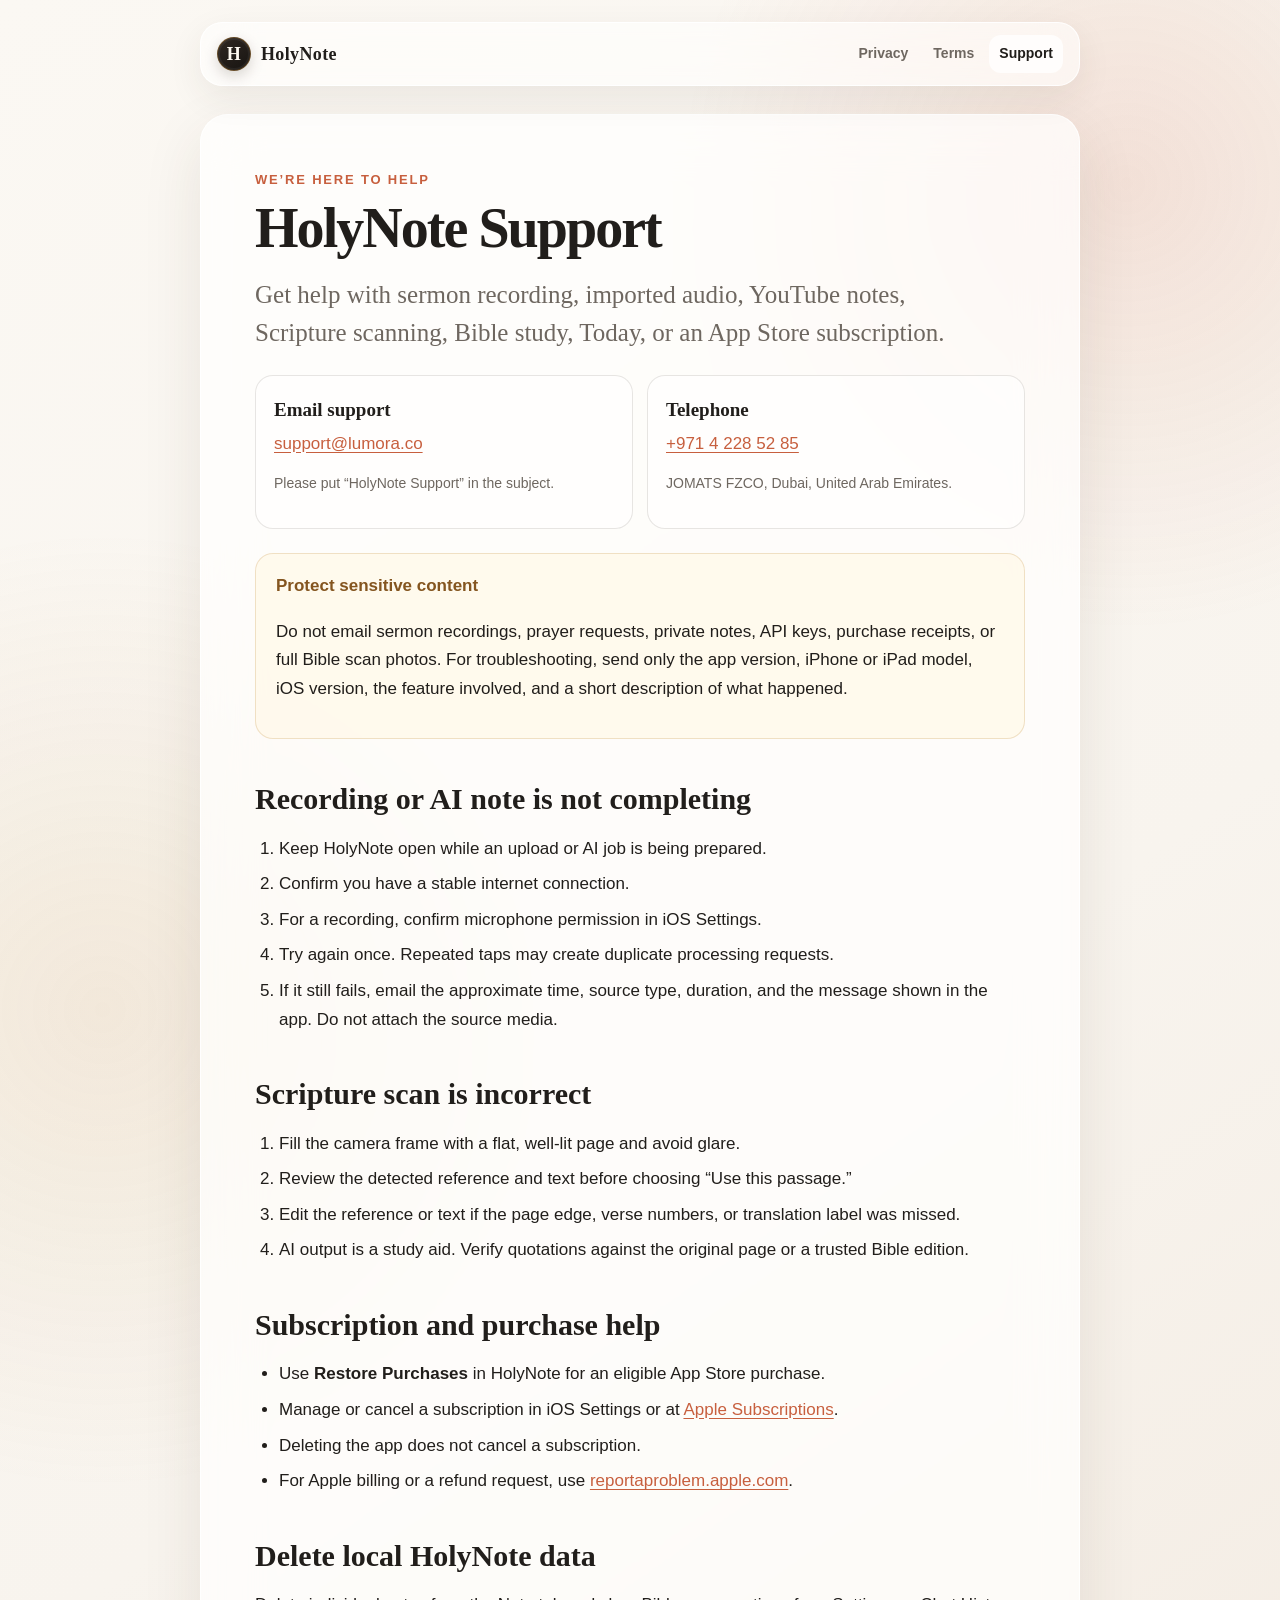
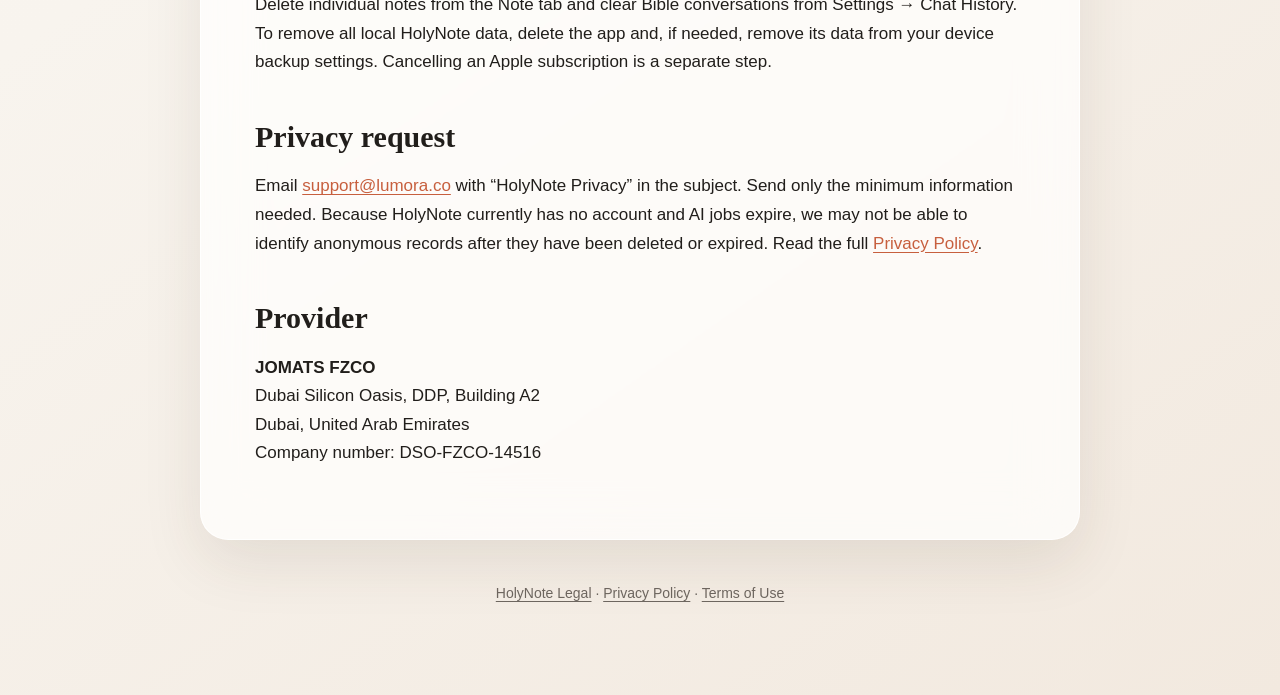
==== support/index.html @ 0d6c588e "Publish HolyNote legal and support pages" ====
<!doctype html>
<html lang="en">
<head>
  <meta charset="utf-8">
  <meta name="viewport" content="width=device-width, initial-scale=1">
  <meta name="description" content="Official support page for the HolyNote iOS app.">
  <title>Support — HolyNote</title>
  <link rel="stylesheet" href="../assets/styles.css">
</head>
<body>
  <main class="shell">
    <header class="topbar">
      <a class="brand" href="../" aria-label="HolyNote home"><span class="brand-mark">H</span>HolyNote</a>
      <nav class="nav" aria-label="Legal navigation">
        <a href="../privacy/">Privacy</a>
        <a href="../terms/">Terms</a>
        <a href="./" aria-current="page">Support</a>
      </nav>
    </header>

    <article class="document">
      <p class="eyebrow">We’re here to help</p>
      <h1>HolyNote Support</h1>
      <p class="lede">Get help with sermon recording, imported audio, YouTube notes, Scripture scanning, Bible study, Today, or an App Store subscription.</p>

      <div class="contact-box">
        <div><strong>Email support</strong><a href="mailto:support@lumora.co?subject=HolyNote%20Support">support@lumora.co</a><p class="fine">Please put “HolyNote Support” in the subject.</p></div>
        <div><strong>Telephone</strong><a href="tel:+97142285285">+971 4 228 52 85</a><p class="fine">JOMATS FZCO, Dubai, United Arab Emirates.</p></div>
      </div>

      <div class="notice"><strong>Protect sensitive content</strong><p>Do not email sermon recordings, prayer requests, private notes, API keys, purchase receipts, or full Bible scan photos. For troubleshooting, send only the app version, iPhone or iPad model, iOS version, the feature involved, and a short description of what happened.</p></div>

      <h2>Recording or AI note is not completing</h2>
      <ol>
        <li>Keep HolyNote open while an upload or AI job is being prepared.</li>
        <li>Confirm you have a stable internet connection.</li>
        <li>For a recording, confirm microphone permission in iOS Settings.</li>
        <li>Try again once. Repeated taps may create duplicate processing requests.</li>
        <li>If it still fails, email the approximate time, source type, duration, and the message shown in the app. Do not attach the source media.</li>
      </ol>

      <h2>Scripture scan is incorrect</h2>
      <ol>
        <li>Fill the camera frame with a flat, well-lit page and avoid glare.</li>
        <li>Review the detected reference and text before choosing “Use this passage.”</li>
        <li>Edit the reference or text if the page edge, verse numbers, or translation label was missed.</li>
        <li>AI output is a study aid. Verify quotations against the original page or a trusted Bible edition.</li>
      </ol>

      <h2>Subscription and purchase help</h2>
      <ul>
        <li>Use <strong>Restore Purchases</strong> in HolyNote for an eligible App Store purchase.</li>
        <li>Manage or cancel a subscription in iOS Settings or at <a href="https://apps.apple.com/account/subscriptions">Apple Subscriptions</a>.</li>
        <li>Deleting the app does not cancel a subscription.</li>
        <li>For Apple billing or a refund request, use <a href="https://reportaproblem.apple.com/">reportaproblem.apple.com</a>.</li>
      </ul>

      <h2>Delete local HolyNote data</h2>
      <p>Delete individual notes from the Note tab and clear Bible conversations from Settings → Chat History. To remove all local HolyNote data, delete the app and, if needed, remove its data from your device backup settings. Cancelling an Apple subscription is a separate step.</p>

      <h2>Privacy request</h2>
      <p>Email <a href="mailto:support@lumora.co?subject=HolyNote%20Privacy%20Request">support@lumora.co</a> with “HolyNote Privacy” in the subject. Send only the minimum information needed. Because HolyNote currently has no account and AI jobs expire, we may not be able to identify anonymous records after they have been deleted or expired. Read the full <a href="../privacy/">Privacy Policy</a>.</p>

      <h2>Provider</h2>
      <p><strong>JOMATS FZCO</strong><br>Dubai Silicon Oasis, DDP, Building A2<br>Dubai, United Arab Emirates<br>Company number: DSO-FZCO-14516</p>
    </article>

    <footer><p><a href="../">HolyNote Legal</a> · <a href="../privacy/">Privacy Policy</a> · <a href="../terms/">Terms of Use</a></p></footer>
  </main>
</body>
</html>
---- assets/styles.css ----
:root {
  color-scheme: light;
  --canvas: #f8f4ee;
  --canvas-warm: #f2e9df;
  --paper: rgba(255, 255, 255, 0.72);
  --paper-strong: rgba(255, 255, 255, 0.9);
  --ink: #211e1b;
  --muted: #6e6760;
  --ember: #c75f3e;
  --gold: #bd873b;
  --sage: #687a6a;
  --line: rgba(63, 48, 39, 0.12);
  --shadow: 0 22px 60px rgba(68, 45, 32, 0.1);
  --radius: 28px;
}

* { box-sizing: border-box; }

html {
  background: var(--canvas);
  scroll-behavior: smooth;
  -webkit-text-size-adjust: 100%;
}

body {
  margin: 0;
  min-height: 100vh;
  color: var(--ink);
  background:
    radial-gradient(circle at 88% 8%, rgba(199, 95, 62, 0.14), transparent 28rem),
    radial-gradient(circle at 8% 44%, rgba(189, 135, 59, 0.12), transparent 30rem),
    linear-gradient(145deg, #fbf8f3 0%, var(--canvas) 52%, var(--canvas-warm) 100%);
  font-family: -apple-system, BlinkMacSystemFont, "SF Pro Text", "Segoe UI", sans-serif;
  font-size: 17px;
  line-height: 1.68;
}

a { color: var(--ember); text-underline-offset: 0.18em; }
a:hover { color: #a7432a; }

.shell {
  width: min(100% - 32px, 880px);
  margin: 0 auto;
  padding: 22px 0 76px;
}

.topbar {
  position: sticky;
  top: 12px;
  z-index: 10;
  display: flex;
  align-items: center;
  justify-content: space-between;
  gap: 20px;
  padding: 12px 16px;
  margin-bottom: 28px;
  border: 1px solid rgba(255, 255, 255, 0.88);
  border-radius: 22px;
  background: rgba(255, 255, 255, 0.6);
  box-shadow: 0 12px 34px rgba(67, 45, 33, 0.08);
  backdrop-filter: blur(24px) saturate(145%);
  -webkit-backdrop-filter: blur(24px) saturate(145%);
}

.brand {
  display: inline-flex;
  align-items: center;
  gap: 10px;
  color: var(--ink);
  font-family: Georgia, "Times New Roman", serif;
  font-size: 18px;
  font-weight: 700;
  letter-spacing: 0.02em;
  text-decoration: none;
}

.brand-mark {
  display: grid;
  width: 34px;
  height: 34px;
  place-items: center;
  border: 1px solid rgba(189, 135, 59, 0.42);
  border-radius: 50%;
  color: #fffaf2;
  background: linear-gradient(145deg, #302822, #171411);
  box-shadow: inset 0 0 0 2px rgba(255, 255, 255, 0.05), 0 5px 14px rgba(44, 32, 24, 0.18);
  font-family: Georgia, "Times New Roman", serif;
  font-size: 18px;
}

.nav { display: flex; flex-wrap: wrap; justify-content: flex-end; gap: 5px; }
.nav a {
  padding: 7px 10px;
  border-radius: 12px;
  color: var(--muted);
  font-size: 14px;
  font-weight: 600;
  text-decoration: none;
}
.nav a:hover, .nav a[aria-current="page"] { color: var(--ink); background: rgba(255, 255, 255, 0.76); }

.hero, .document {
  border: 1px solid rgba(255, 255, 255, 0.82);
  border-radius: var(--radius);
  background: var(--paper);
  box-shadow: var(--shadow);
  backdrop-filter: blur(28px) saturate(130%);
  -webkit-backdrop-filter: blur(28px) saturate(130%);
}

.hero { padding: clamp(34px, 7vw, 72px); }
.document { padding: clamp(26px, 5vw, 54px); }

.eyebrow {
  margin: 0 0 10px;
  color: var(--ember);
  font-size: 13px;
  font-weight: 800;
  letter-spacing: 0.14em;
  text-transform: uppercase;
}

h1, h2, h3 {
  color: var(--ink);
  font-family: Georgia, "Times New Roman", serif;
  font-weight: 600;
}

h1 { margin: 0; font-size: clamp(38px, 7vw, 66px); line-height: 1.03; letter-spacing: -0.035em; }
.document h1 { font-size: clamp(36px, 6vw, 56px); }
h2 { margin: 42px 0 10px; font-size: clamp(24px, 3.5vw, 30px); line-height: 1.22; }
h3 { margin: 24px 0 8px; font-size: 20px; }

.lede {
  max-width: 690px;
  margin: 18px 0 0;
  color: var(--muted);
  font-family: Georgia, "Times New Roman", serif;
  font-size: clamp(20px, 3vw, 25px);
  line-height: 1.5;
}

.meta { margin: 10px 0 26px; color: var(--muted); font-size: 14px; }
.muted, .fine { color: var(--muted); }
.fine { font-size: 14px; }

.cards {
  display: grid;
  grid-template-columns: repeat(3, minmax(0, 1fr));
  gap: 14px;
  margin-top: 34px;
}

.card {
  display: flex;
  min-height: 184px;
  flex-direction: column;
  justify-content: space-between;
  padding: 22px;
  border: 1px solid var(--line);
  border-radius: 22px;
  color: var(--ink);
  background: var(--paper-strong);
  text-decoration: none;
  transition: transform 160ms ease, box-shadow 160ms ease;
}
.card:hover { color: var(--ink); transform: translateY(-3px); box-shadow: 0 15px 35px rgba(67, 45, 33, 0.1); }
.card strong { font-family: Georgia, "Times New Roman", serif; font-size: 23px; }
.card span { color: var(--muted); font-size: 15px; }
.card b { color: var(--ember); font-size: 22px; }

.notice {
  padding: 18px 20px;
  margin: 24px 0;
  border: 1px solid rgba(189, 135, 59, 0.23);
  border-radius: 18px;
  background: rgba(255, 248, 232, 0.74);
}
.notice strong { color: #84551f; }

.table-wrap { overflow-x: auto; margin: 18px 0; border: 1px solid var(--line); border-radius: 18px; }
table { width: 100%; min-width: 640px; border-collapse: collapse; background: rgba(255, 255, 255, 0.42); }
th, td { padding: 14px 15px; border-bottom: 1px solid var(--line); text-align: left; vertical-align: top; }
th { color: #755022; background: rgba(189, 135, 59, 0.08); font-size: 14px; }
tr:last-child td { border-bottom: 0; }

ul, ol { padding-left: 24px; }
li { margin: 7px 0; }

.contact-box {
  display: grid;
  grid-template-columns: 1fr 1fr;
  gap: 14px;
  margin-top: 24px;
}
.contact-box > div { padding: 18px; border: 1px solid var(--line); border-radius: 18px; background: rgba(255, 255, 255, 0.55); }
.contact-box strong { display: block; margin-bottom: 4px; font-family: Georgia, "Times New Roman", serif; font-size: 19px; }

footer { padding: 28px 4px 0; color: var(--muted); font-size: 14px; text-align: center; }
footer a { color: var(--muted); }

@media (max-width: 720px) {
  .topbar { position: static; align-items: flex-start; flex-direction: column; }
  .nav { justify-content: flex-start; }
  .nav a { padding-left: 0; padding-right: 12px; }
  .cards { grid-template-columns: 1fr; }
  .card { min-height: 140px; }
  .contact-box { grid-template-columns: 1fr; }
}

@media (prefers-reduced-motion: reduce) {
  html { scroll-behavior: auto; }
  .card { transition: none; }
}

@media print {
  body { background: #fff; font-size: 12pt; }
  .shell { width: 100%; padding: 0; }
  .topbar, footer { display: none; }
  .document { border: 0; box-shadow: none; padding: 0; background: #fff; }
  a { color: inherit; }
}
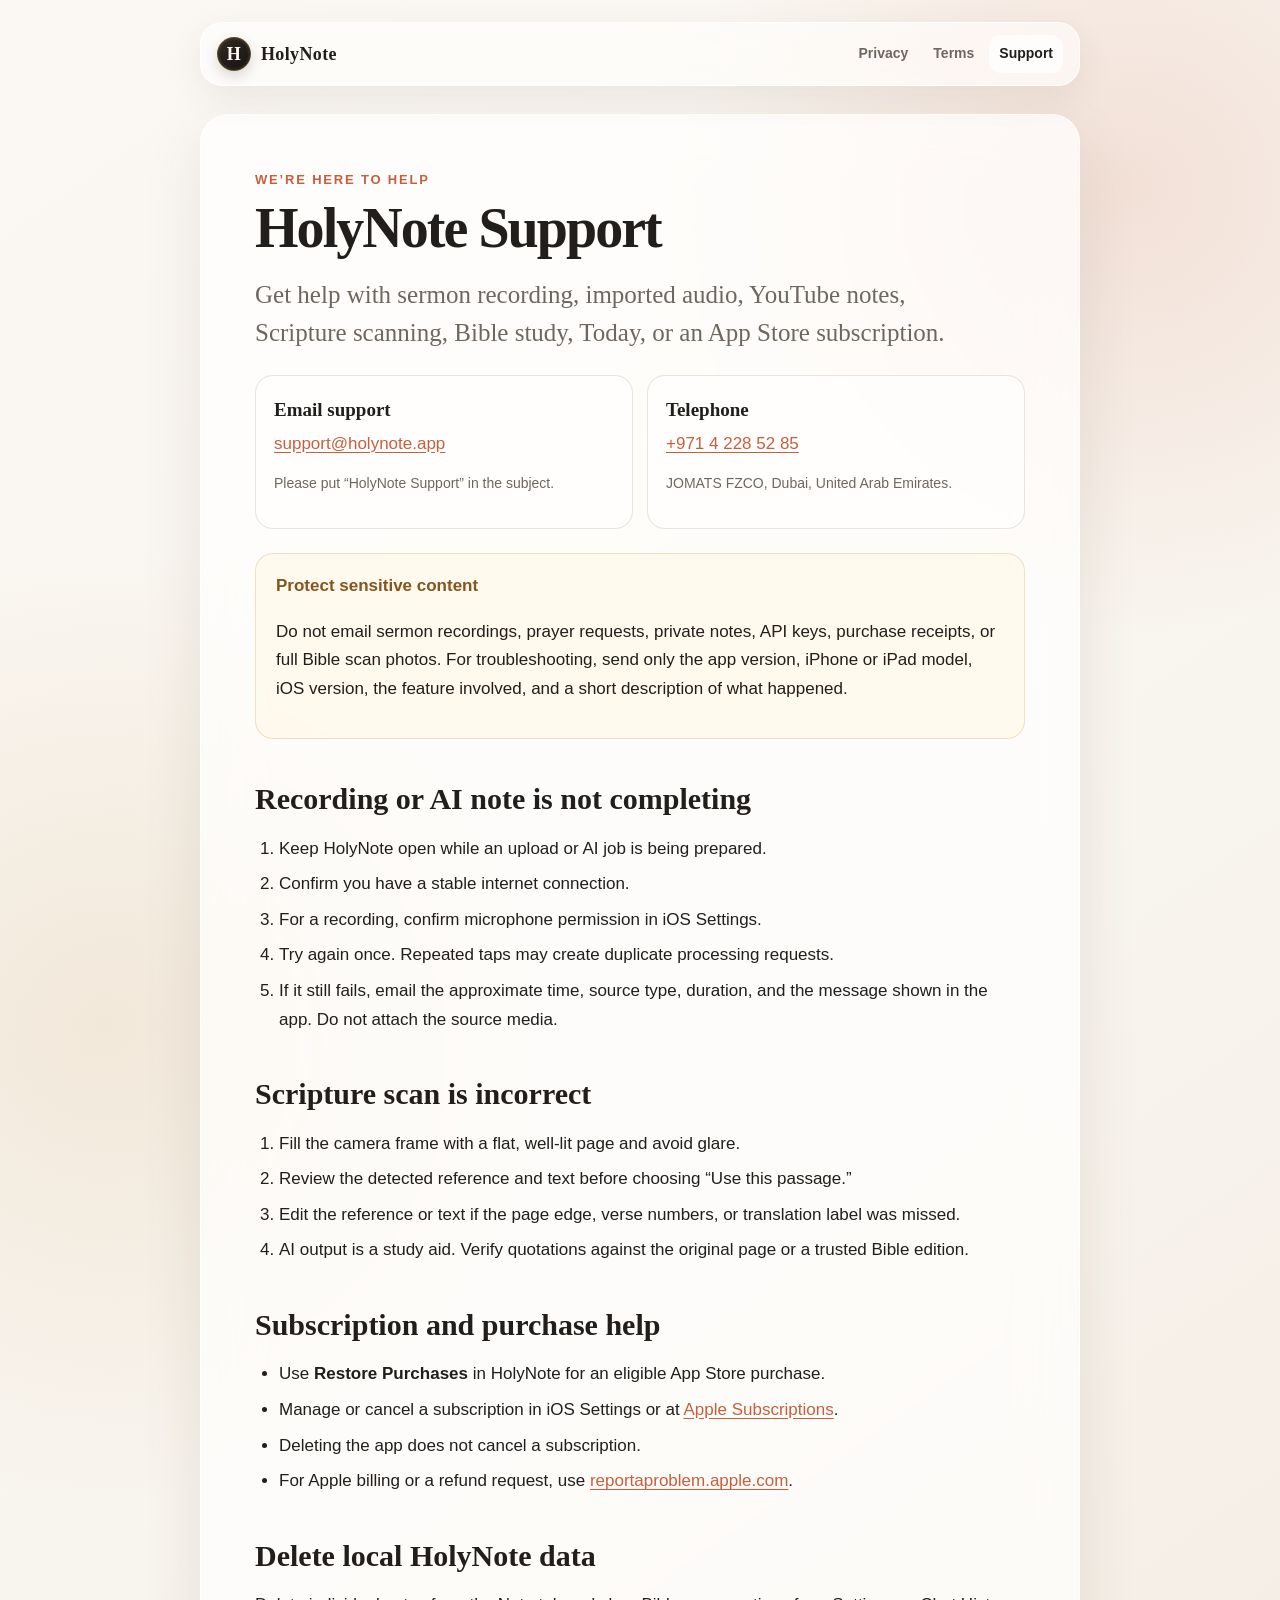
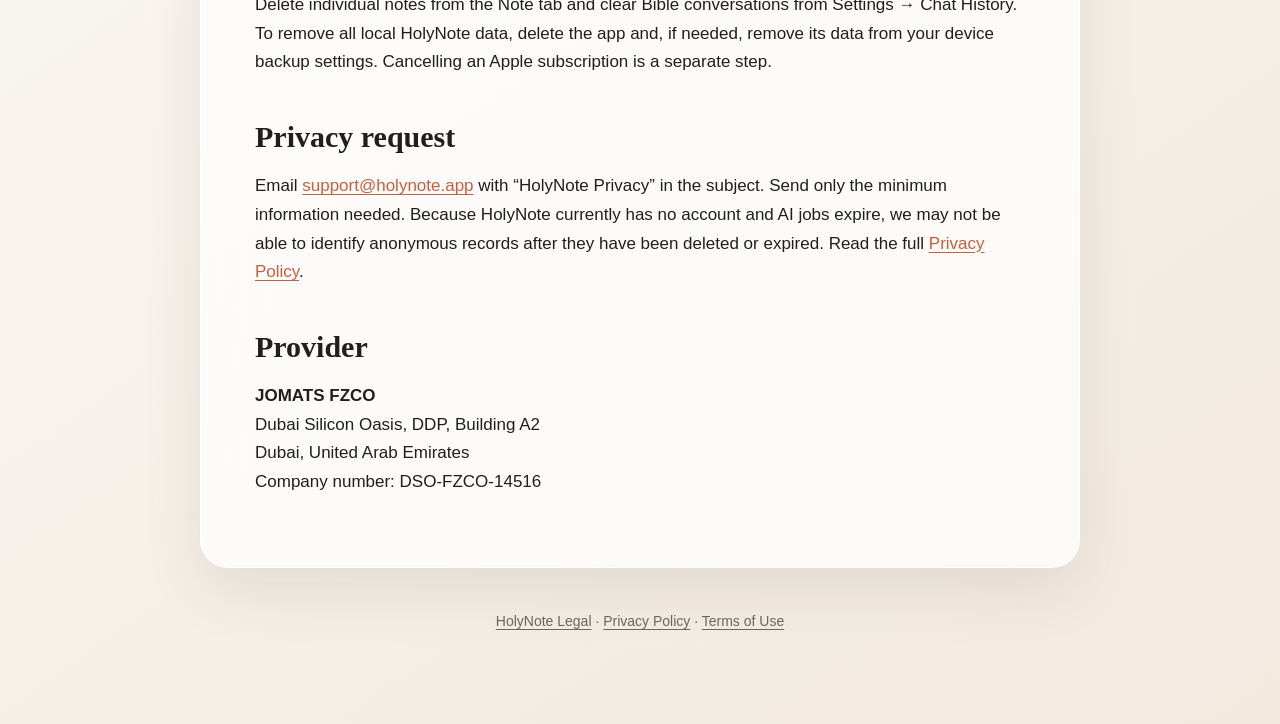
==== commit 22223d86: "Use HolyNote support email" ====
--- a/support/index.html
+++ b/support/index.html
@@ -24,7 +24,7 @@
       <p class="lede">Get help with sermon recording, imported audio, YouTube notes, Scripture scanning, Bible study, Today, or an App Store subscription.</p>
 
       <div class="contact-box">
-        <div><strong>Email support</strong><a href="mailto:support@lumora.co?subject=HolyNote%20Support">support@lumora.co</a><p class="fine">Please put “HolyNote Support” in the subject.</p></div>
+        <div><strong>Email support</strong><a href="mailto:support@holynote.app?subject=HolyNote%20Support">support@holynote.app</a><p class="fine">Please put “HolyNote Support” in the subject.</p></div>
         <div><strong>Telephone</strong><a href="tel:+97142285285">+971 4 228 52 85</a><p class="fine">JOMATS FZCO, Dubai, United Arab Emirates.</p></div>
       </div>
 
@@ -59,7 +59,7 @@
       <p>Delete individual notes from the Note tab and clear Bible conversations from Settings → Chat History. To remove all local HolyNote data, delete the app and, if needed, remove its data from your device backup settings. Cancelling an Apple subscription is a separate step.</p>
 
       <h2>Privacy request</h2>
-      <p>Email <a href="mailto:support@lumora.co?subject=HolyNote%20Privacy%20Request">support@lumora.co</a> with “HolyNote Privacy” in the subject. Send only the minimum information needed. Because HolyNote currently has no account and AI jobs expire, we may not be able to identify anonymous records after they have been deleted or expired. Read the full <a href="../privacy/">Privacy Policy</a>.</p>
+      <p>Email <a href="mailto:support@holynote.app?subject=HolyNote%20Privacy%20Request">support@holynote.app</a> with “HolyNote Privacy” in the subject. Send only the minimum information needed. Because HolyNote currently has no account and AI jobs expire, we may not be able to identify anonymous records after they have been deleted or expired. Read the full <a href="../privacy/">Privacy Policy</a>.</p>
 
       <h2>Provider</h2>
       <p><strong>JOMATS FZCO</strong><br>Dubai Silicon Oasis, DDP, Building A2<br>Dubai, United Arab Emirates<br>Company number: DSO-FZCO-14516</p>
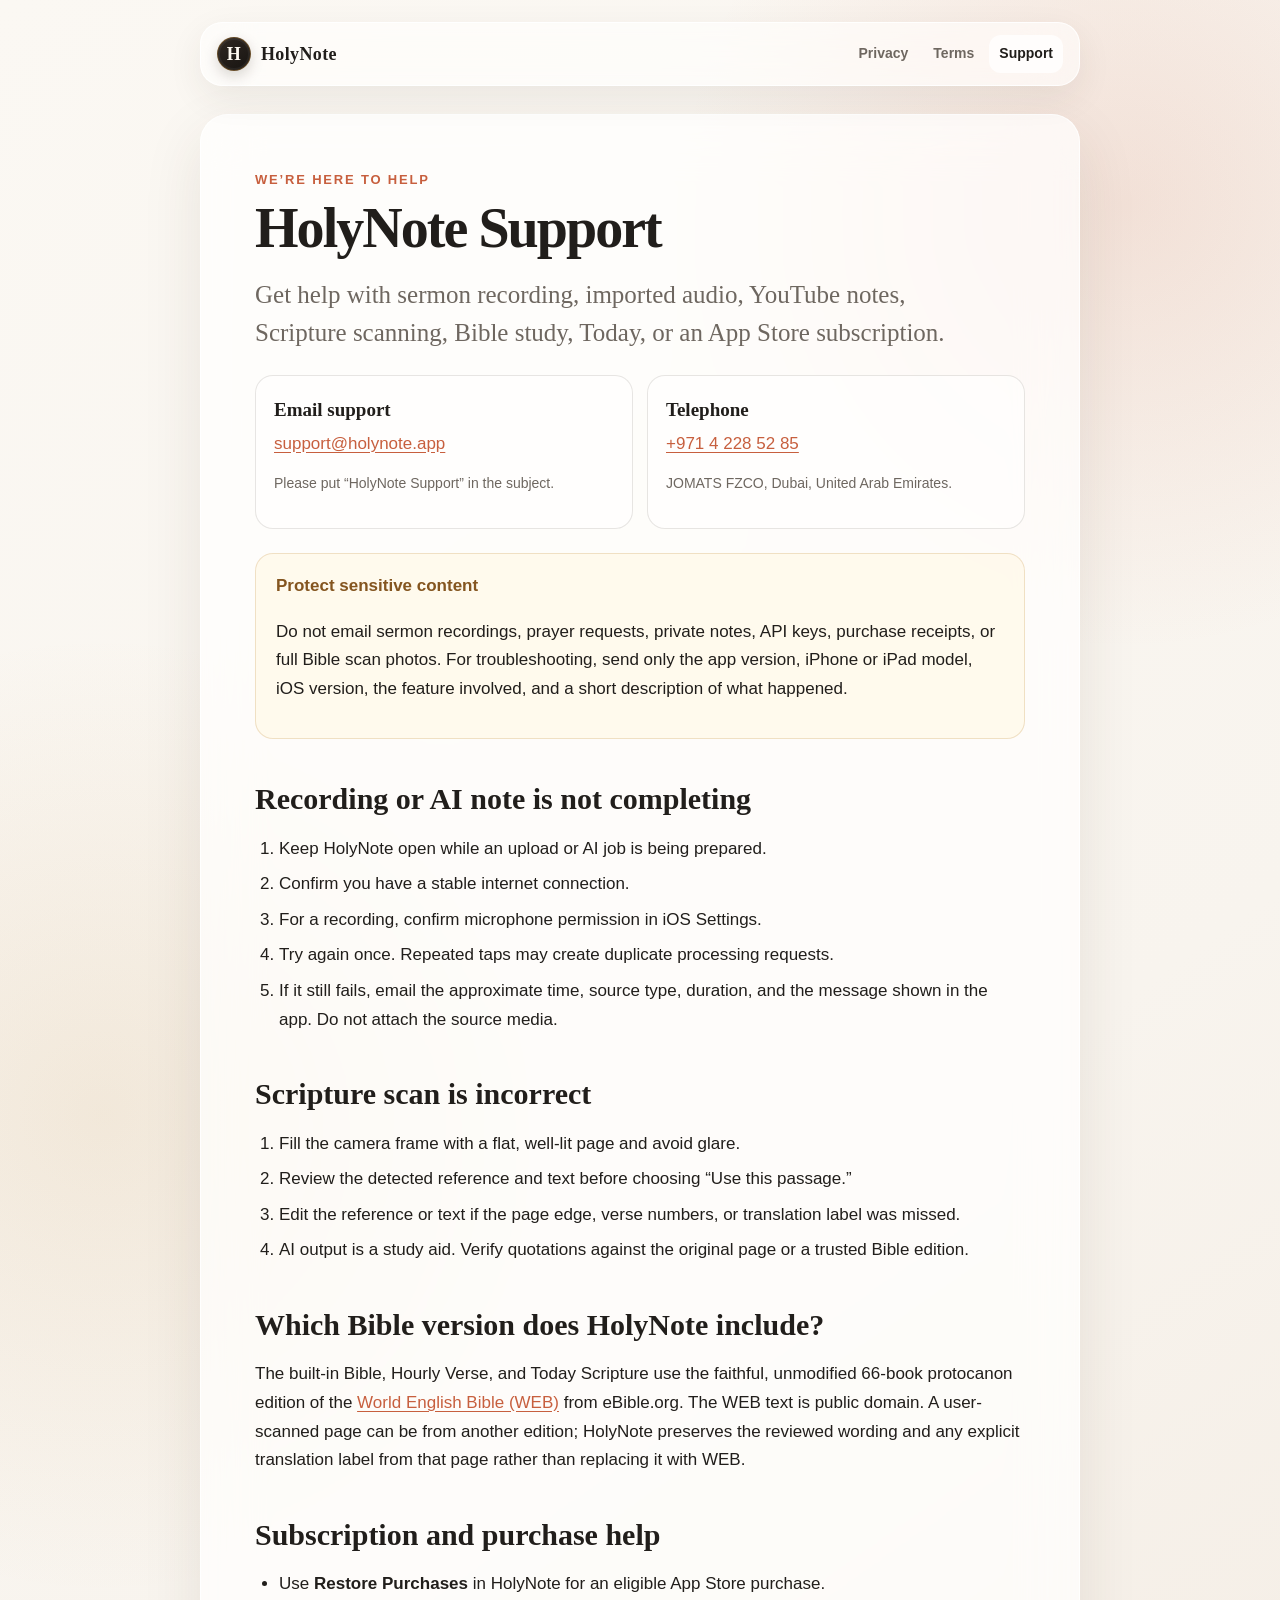
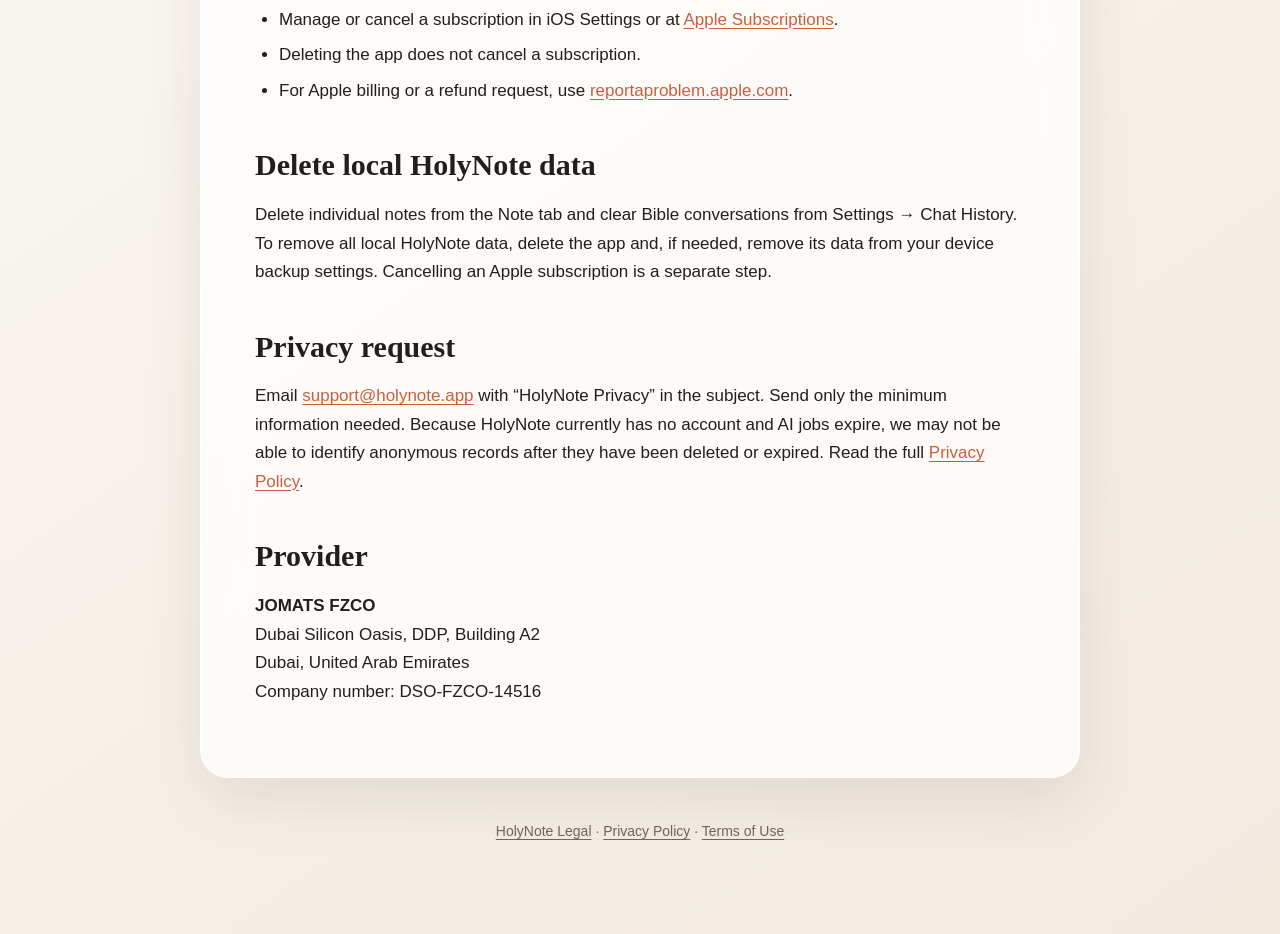
==== commit 13c9904d: "Update privacy and content rights disclosures" ====
--- a/support/index.html
+++ b/support/index.html
@@ -47,6 +47,9 @@
         <li>AI output is a study aid. Verify quotations against the original page or a trusted Bible edition.</li>
       </ol>
 
+      <h2>Which Bible version does HolyNote include?</h2>
+      <p>The built-in Bible, Hourly Verse, and Today Scripture use the faithful, unmodified 66-book protocanon edition of the <a href="https://ebible.org/bible/details.php?id=engwebp">World English Bible (WEB)</a> from eBible.org. The WEB text is public domain. A user-scanned page can be from another edition; HolyNote preserves the reviewed wording and any explicit translation label from that page rather than replacing it with WEB.</p>
+
       <h2>Subscription and purchase help</h2>
       <ul>
         <li>Use <strong>Restore Purchases</strong> in HolyNote for an eligible App Store purchase.</li>
